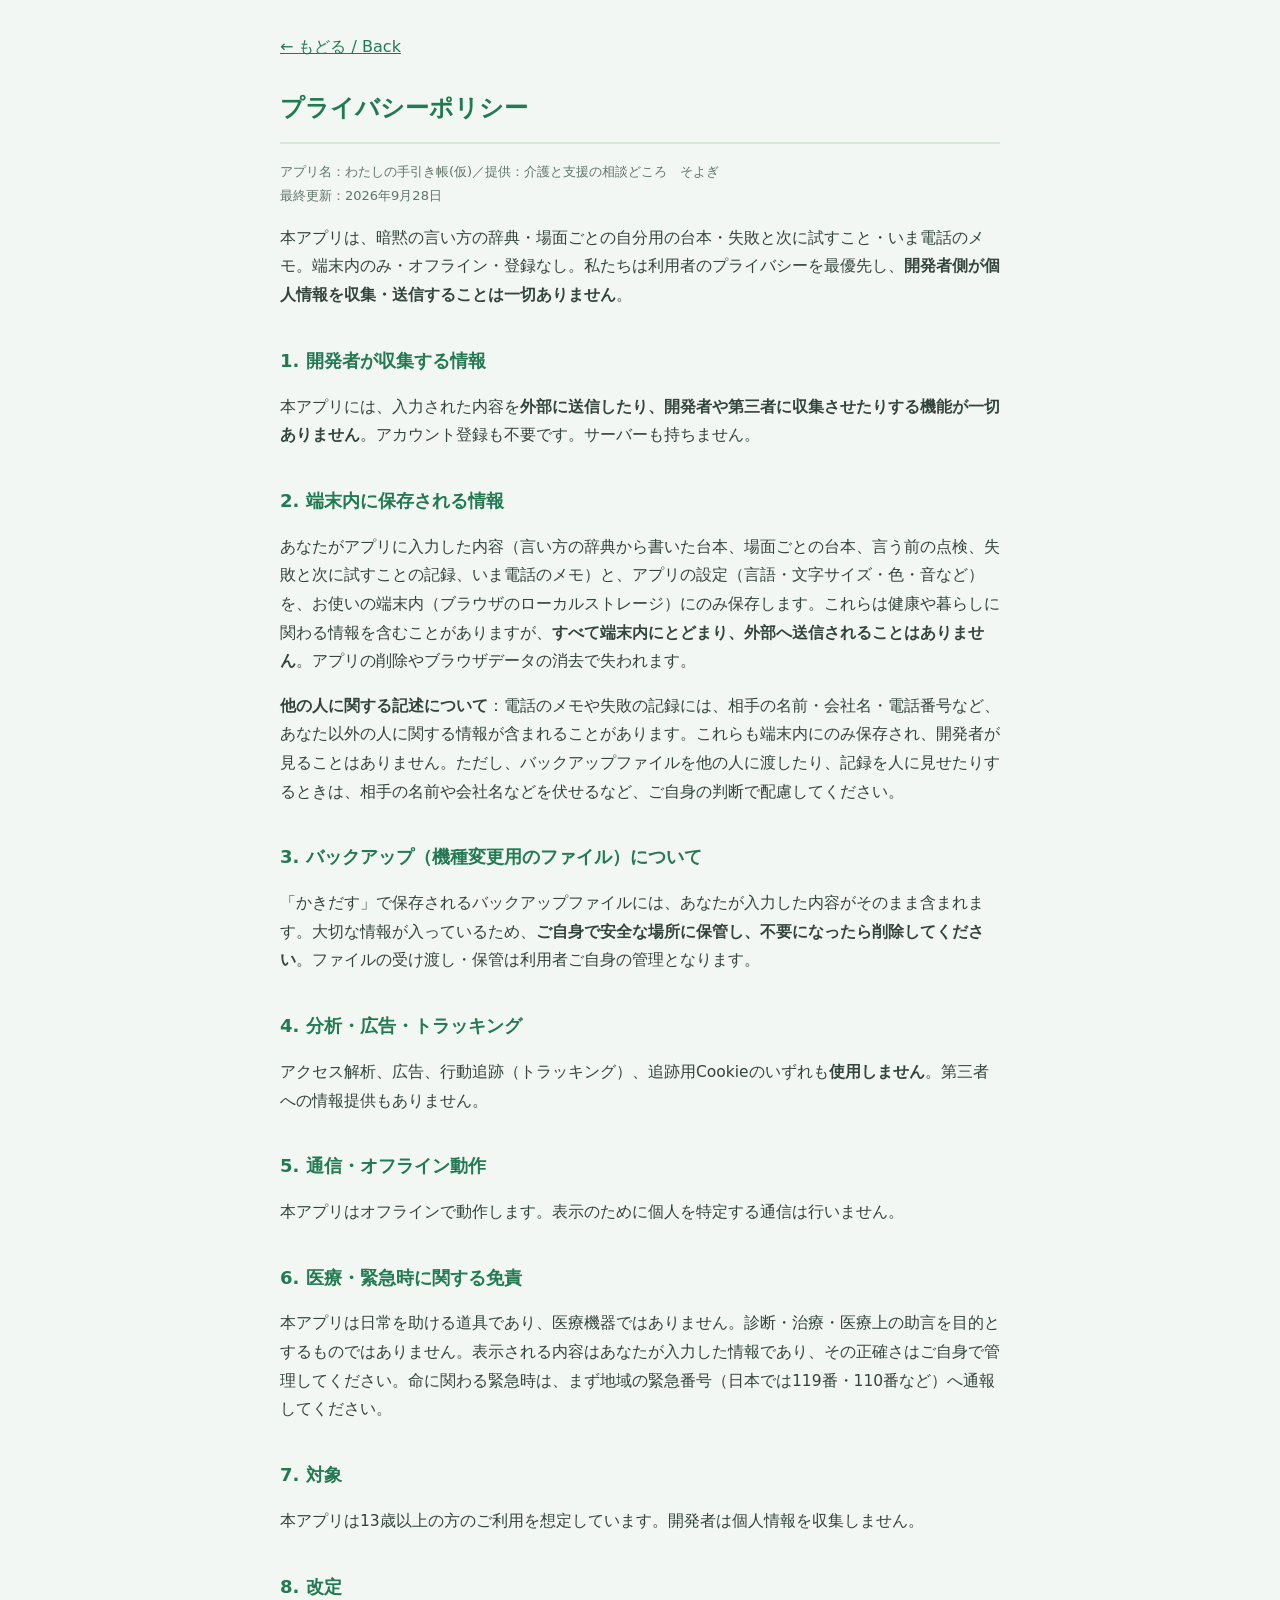
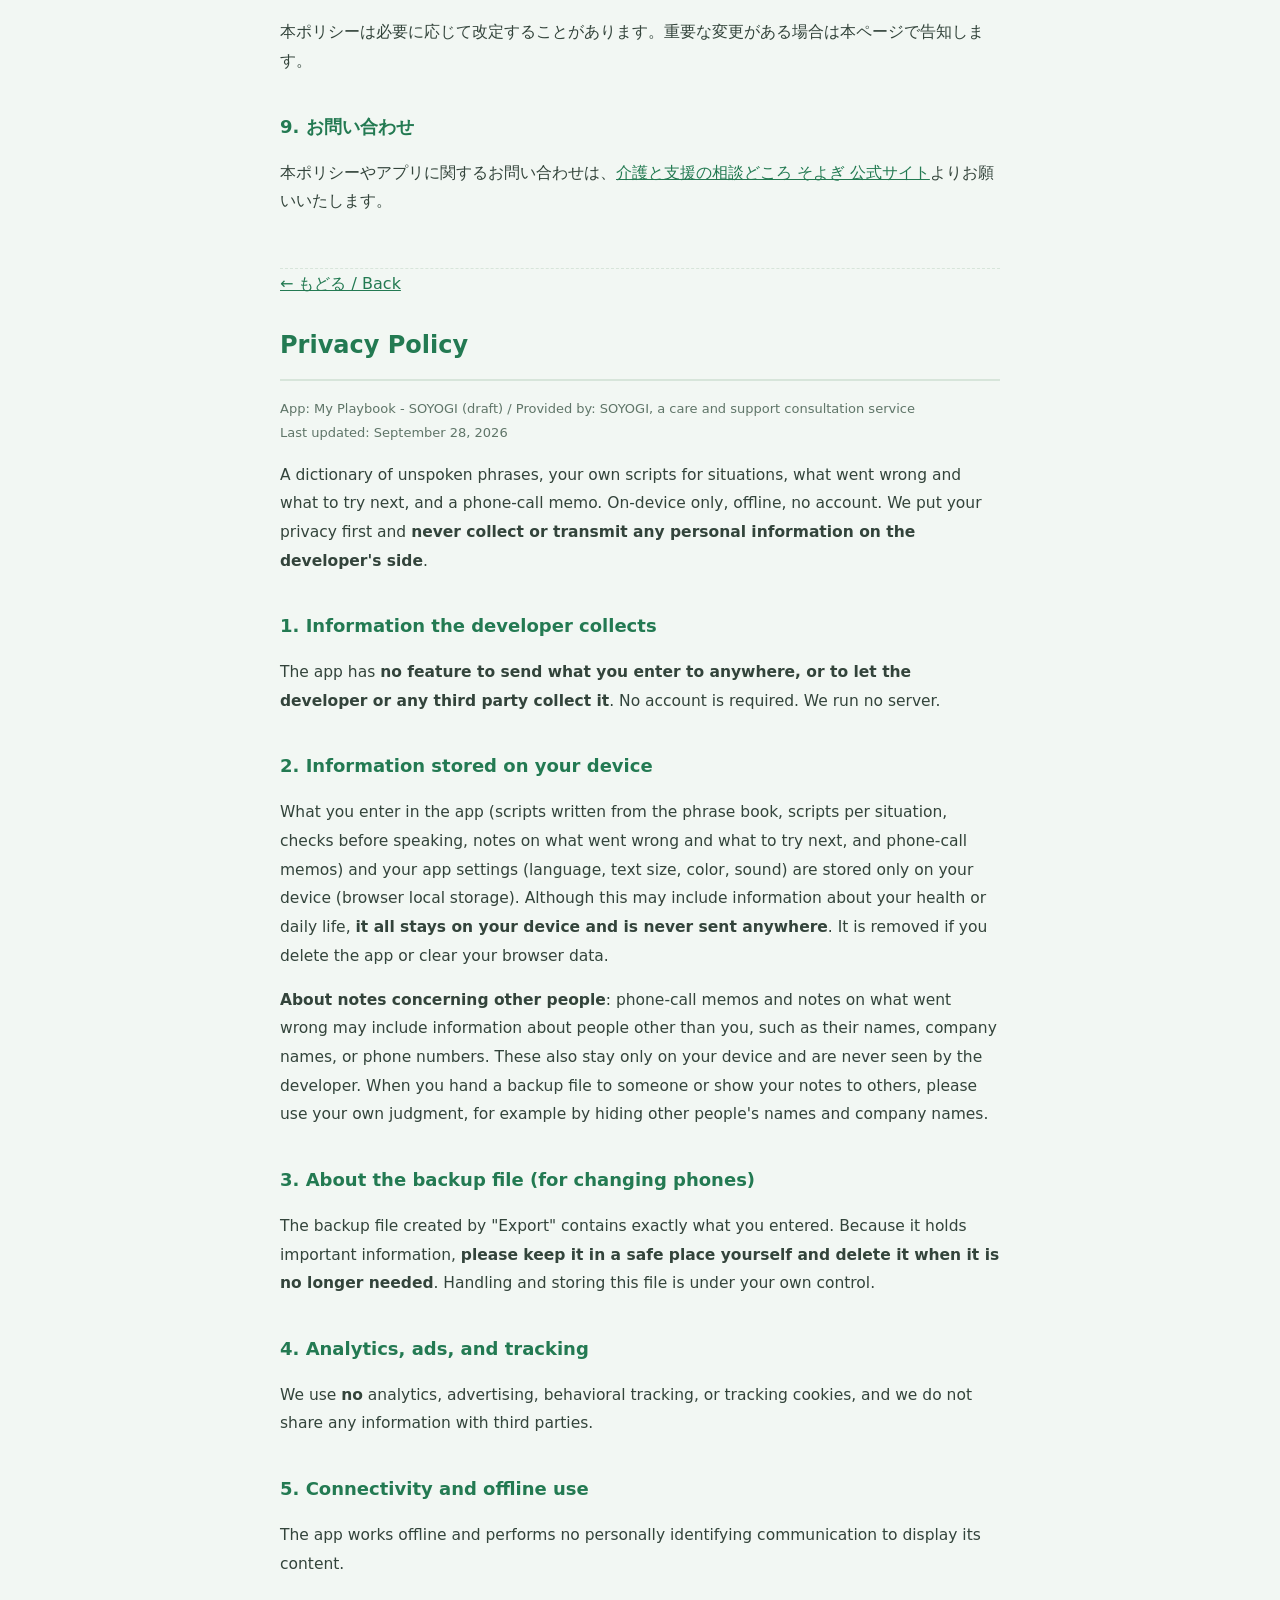
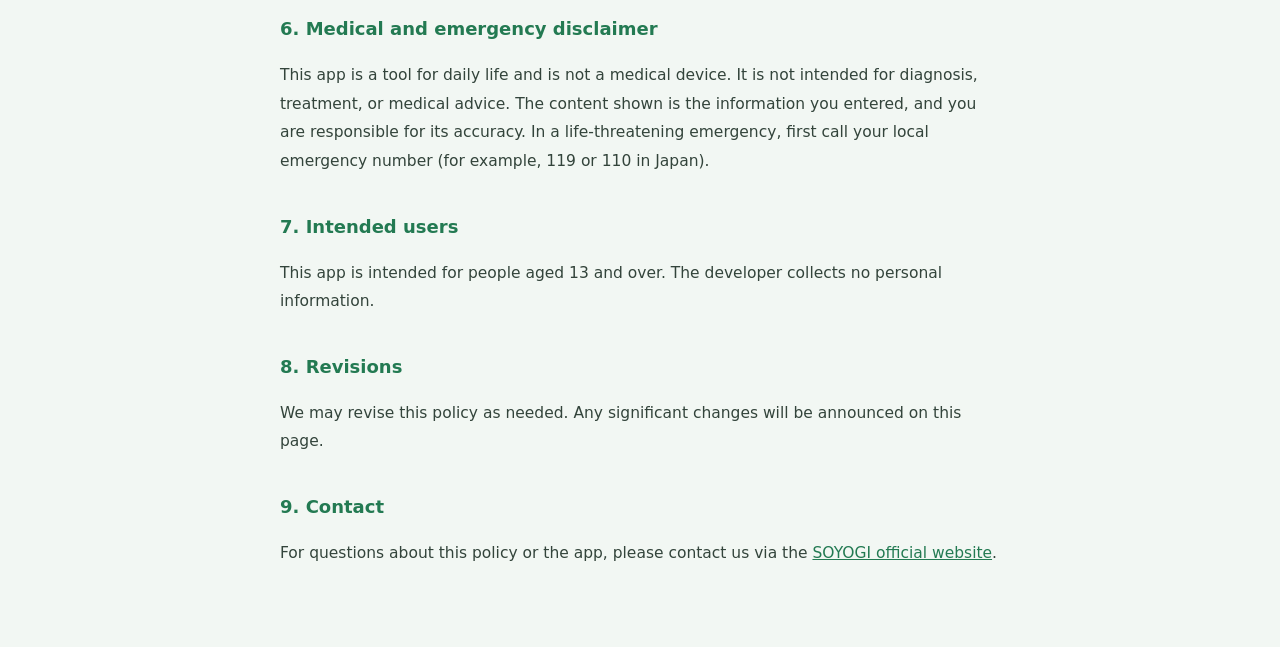
==== privacy.html @ 05b3d0b5 "web v0.3.0: 本体から同期 Co-Authored-By: Claude Opus 5.5 <noreply@anthropic.com>" ====
<!DOCTYPE html>
<html lang="ja">
<head>
<meta charset="UTF-8">
<meta name="viewport" content="width=device-width, initial-scale=1.0">
<meta name="theme-color" content="#2e9e6b">
<title>プライバシーポリシー｜わたしの手引き帳(仮)</title>
<style>
  :root{ --brand:#237a52; --ink:#33443b; --soft:#5f7568; --line:#d7e5da; --bg:#f2f7f3; }
  *{box-sizing:border-box;}
  body{ margin:0; background:var(--bg); color:var(--ink); font-family:"Hiragino Kaku Gothic ProN","Yu Gothic UI","Noto Sans JP","Segoe UI",system-ui,sans-serif; line-height:1.85; }
  main{ max-width:760px; margin:0 auto; padding:32px 20px 64px; }
  h1{ font-size:24px; color:var(--brand); border-bottom:2px solid var(--line); padding-bottom:12px; }
  h2{ font-size:18px; color:var(--brand); margin-top:34px; }
  p,li{ font-size:15.5px; }
  ul{ padding-left:22px; }
  .meta{ color:var(--soft); font-size:13px; }
  .back{ display:inline-block; margin-bottom:8px; color:var(--brand); }
  .lang-sep{ margin:52px 0 0; border:0; border-top:1px dashed var(--line); }
  a{ color:var(--brand); }
</style>
</head>
<body>
<main>
  <a class="back" href="./">← もどる / Back</a>
  <h1>プライバシーポリシー</h1>
  <p class="meta">アプリ名：わたしの手引き帳(仮)／提供：介護と支援の相談どころ　そよぎ<br>最終更新：2026年9月28日</p>

  <p>本アプリは、暗黙の言い方の辞典・場面ごとの自分用の台本・失敗と次に試すこと・いま電話のメモ。端末内のみ・オフライン・登録なし。私たちは利用者のプライバシーを最優先し、<strong>開発者側が個人情報を収集・送信することは一切ありません</strong>。</p>

  <h2>1. 開発者が収集する情報</h2>
  <p>本アプリには、入力された内容を<strong>外部に送信したり、開発者や第三者に収集させたりする機能が一切ありません</strong>。アカウント登録も不要です。サーバーも持ちません。</p>

  <h2>2. 端末内に保存される情報</h2>
  <!-- BUILDER: このアプリが端末内に保存する情報を具体的に書く(例: 登録した手順・写真・記録・設定) -->
  <p>あなたがアプリに入力した内容（言い方の辞典から書いた台本、場面ごとの台本、言う前の点検、失敗と次に試すことの記録、いま電話のメモ）と、アプリの設定（言語・文字サイズ・色・音など）を、お使いの端末内（ブラウザのローカルストレージ）にのみ保存します。これらは健康や暮らしに関わる情報を含むことがありますが、<strong>すべて端末内にとどまり、外部へ送信されることはありません</strong>。アプリの削除やブラウザデータの消去で失われます。</p>
  <p><strong>他の人に関する記述について</strong>：電話のメモや失敗の記録には、相手の名前・会社名・電話番号など、あなた以外の人に関する情報が含まれることがあります。これらも端末内にのみ保存され、開発者が見ることはありません。ただし、バックアップファイルを他の人に渡したり、記録を人に見せたりするときは、相手の名前や会社名などを伏せるなど、ご自身の判断で配慮してください。</p>

  <h2>3. バックアップ（機種変更用のファイル）について</h2>
  <p>「かきだす」で保存されるバックアップファイルには、あなたが入力した内容がそのまま含まれます。大切な情報が入っているため、<strong>ご自身で安全な場所に保管し、不要になったら削除してください</strong>。ファイルの受け渡し・保管は利用者ご自身の管理となります。</p>

  <h2>4. 分析・広告・トラッキング</h2>
  <p>アクセス解析、広告、行動追跡（トラッキング）、追跡用Cookieのいずれも<strong>使用しません</strong>。第三者への情報提供もありません。</p>

  <h2>5. 通信・オフライン動作</h2>
  <p>本アプリはオフラインで動作します。表示のために個人を特定する通信は行いません。</p>

  <h2>6. 医療・緊急時に関する免責</h2>
  <p>本アプリは日常を助ける道具であり、医療機器ではありません。診断・治療・医療上の助言を目的とするものではありません。表示される内容はあなたが入力した情報であり、その正確さはご自身で管理してください。命に関わる緊急時は、まず地域の緊急番号（日本では119番・110番など）へ通報してください。</p>

  <h2>7. 対象</h2>
  <p>本アプリは13歳以上の方のご利用を想定しています。開発者は個人情報を収集しません。</p>

  <h2>8. 改定</h2>
  <p>本ポリシーは必要に応じて改定することがあります。重要な変更がある場合は本ページで告知します。</p>

  <h2>9. お問い合わせ</h2>
  <p>本ポリシーやアプリに関するお問い合わせは、<a href="https://soudansoyogi.com/" target="_blank" rel="noopener noreferrer">介護と支援の相談どころ そよぎ 公式サイト</a>よりお願いいたします。</p>

  <hr class="lang-sep">

  <a class="back" href="./">← もどる / Back</a>
  <h1>Privacy Policy</h1>
  <p class="meta">App: My Playbook - SOYOGI (draft) / Provided by: SOYOGI, a care and support consultation service<br>Last updated: September 28, 2026</p>

  <p>A dictionary of unspoken phrases, your own scripts for situations, what went wrong and what to try next, and a phone-call memo. On-device only, offline, no account. We put your privacy first and <strong>never collect or transmit any personal information on the developer's side</strong>.</p>

  <h2>1. Information the developer collects</h2>
  <p>The app has <strong>no feature to send what you enter to anywhere, or to let the developer or any third party collect it</strong>. No account is required. We run no server.</p>

  <h2>2. Information stored on your device</h2>
  <!-- BUILDER: list concretely what this app stores on the device -->
  <p>What you enter in the app (scripts written from the phrase book, scripts per situation, checks before speaking, notes on what went wrong and what to try next, and phone-call memos) and your app settings (language, text size, color, sound) are stored only on your device (browser local storage). Although this may include information about your health or daily life, <strong>it all stays on your device and is never sent anywhere</strong>. It is removed if you delete the app or clear your browser data.</p>
  <p><strong>About notes concerning other people</strong>: phone-call memos and notes on what went wrong may include information about people other than you, such as their names, company names, or phone numbers. These also stay only on your device and are never seen by the developer. When you hand a backup file to someone or show your notes to others, please use your own judgment, for example by hiding other people's names and company names.</p>

  <h2>3. About the backup file (for changing phones)</h2>
  <p>The backup file created by "Export" contains exactly what you entered. Because it holds important information, <strong>please keep it in a safe place yourself and delete it when it is no longer needed</strong>. Handling and storing this file is under your own control.</p>

  <h2>4. Analytics, ads, and tracking</h2>
  <p>We use <strong>no</strong> analytics, advertising, behavioral tracking, or tracking cookies, and we do not share any information with third parties.</p>

  <h2>5. Connectivity and offline use</h2>
  <p>The app works offline and performs no personally identifying communication to display its content.</p>

  <h2>6. Medical and emergency disclaimer</h2>
  <p>This app is a tool for daily life and is not a medical device. It is not intended for diagnosis, treatment, or medical advice. The content shown is the information you entered, and you are responsible for its accuracy. In a life-threatening emergency, first call your local emergency number (for example, 119 or 110 in Japan).</p>

  <h2>7. Intended users</h2>
  <p>This app is intended for people aged 13 and over. The developer collects no personal information.</p>

  <h2>8. Revisions</h2>
  <p>We may revise this policy as needed. Any significant changes will be announced on this page.</p>

  <h2>9. Contact</h2>
  <p>For questions about this policy or the app, please contact us via the <a href="https://soudansoyogi.com/" target="_blank" rel="noopener noreferrer">SOYOGI official website</a>.</p>
</main>
</body>
</html>
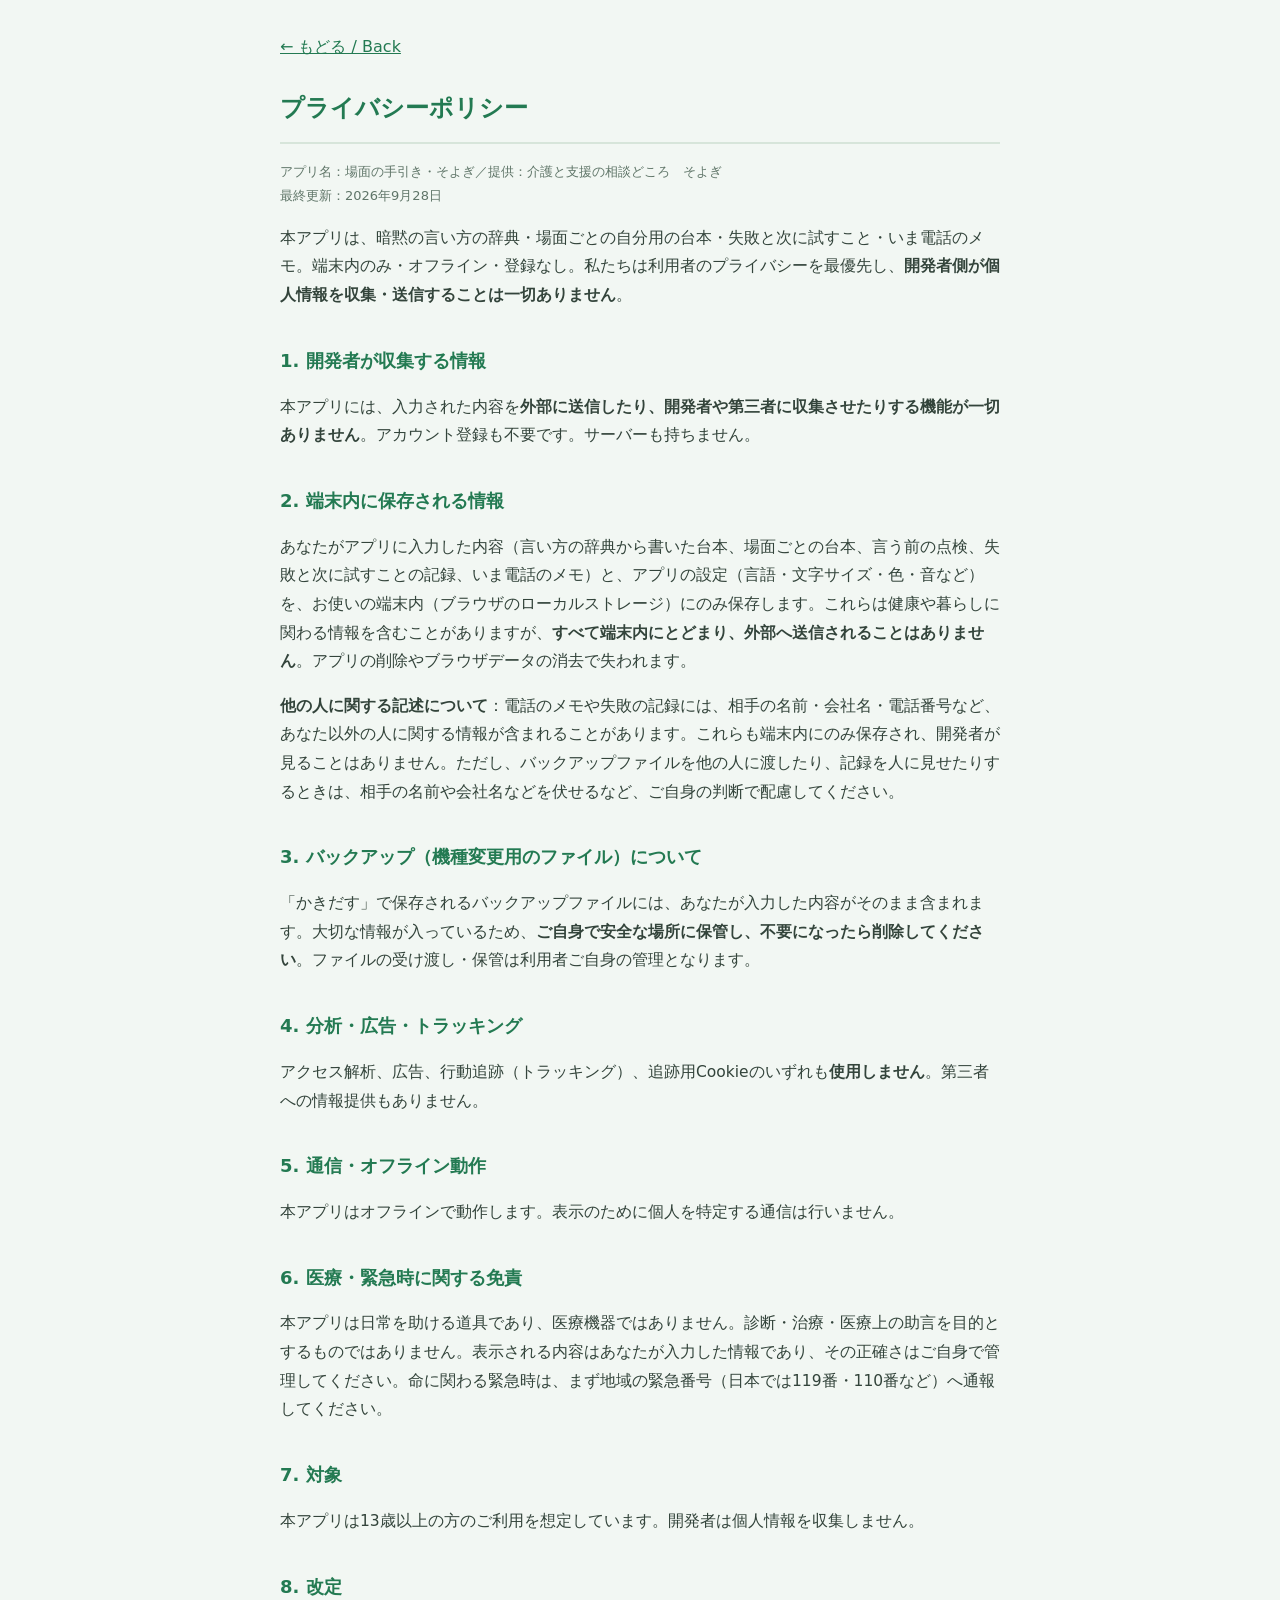
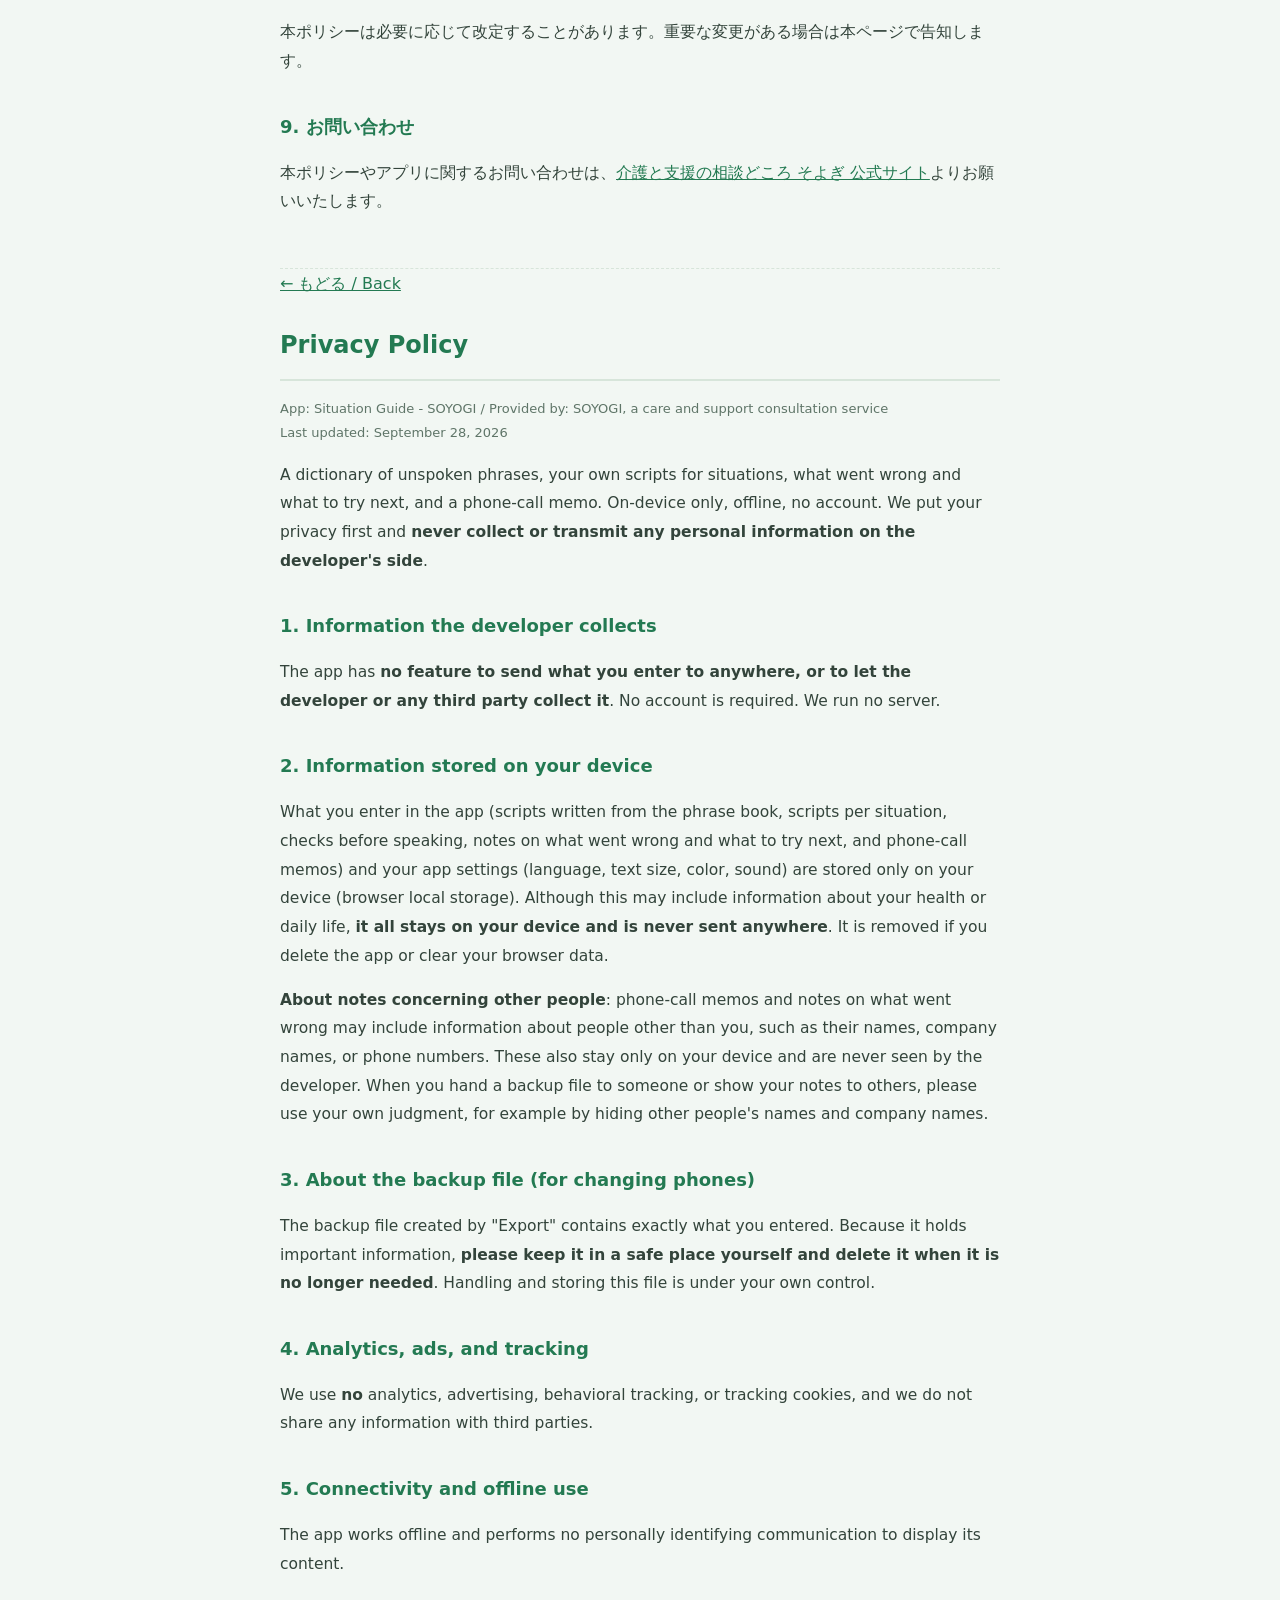
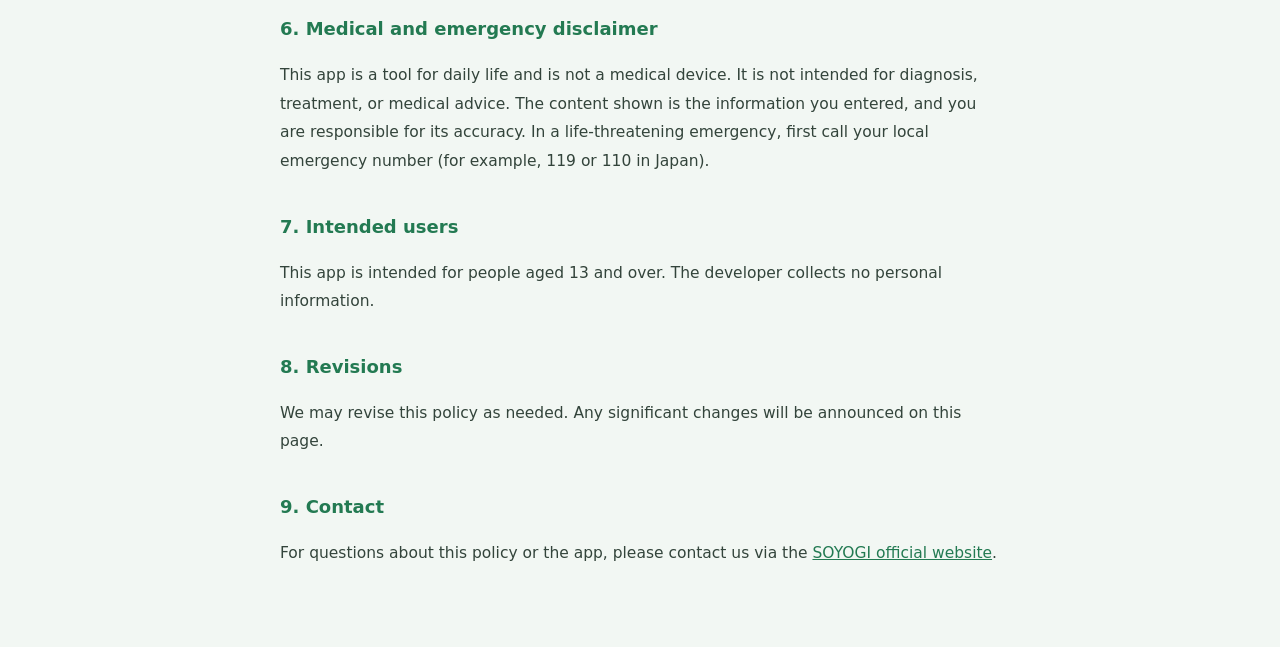
==== commit 9b6a755d: "web v0.4.0: 本体から同期 Co-Authored-By: Claude Opus 5.5 <noreply@anthropic.com>" ====
--- a/privacy.html
+++ b/privacy.html
@@ -4,7 +4,7 @@
 <meta charset="UTF-8">
 <meta name="viewport" content="width=device-width, initial-scale=1.0">
 <meta name="theme-color" content="#2e9e6b">
-<title>プライバシーポリシー｜わたしの手引き帳(仮)</title>
+<title>プライバシーポリシー｜場面の手引き・そよぎ</title>
 <style>
   :root{ --brand:#237a52; --ink:#33443b; --soft:#5f7568; --line:#d7e5da; --bg:#f2f7f3; }
   *{box-sizing:border-box;}
@@ -24,7 +24,7 @@
 <main>
   <a class="back" href="./">← もどる / Back</a>
   <h1>プライバシーポリシー</h1>
-  <p class="meta">アプリ名：わたしの手引き帳(仮)／提供：介護と支援の相談どころ　そよぎ<br>最終更新：2026年9月28日</p>
+  <p class="meta">アプリ名：場面の手引き・そよぎ／提供：介護と支援の相談どころ　そよぎ<br>最終更新：2026年9月28日</p>
 
   <p>本アプリは、暗黙の言い方の辞典・場面ごとの自分用の台本・失敗と次に試すこと・いま電話のメモ。端末内のみ・オフライン・登録なし。私たちは利用者のプライバシーを最優先し、<strong>開発者側が個人情報を収集・送信することは一切ありません</strong>。</p>
 
@@ -61,7 +61,7 @@
 
   <a class="back" href="./">← もどる / Back</a>
   <h1>Privacy Policy</h1>
-  <p class="meta">App: My Playbook - SOYOGI (draft) / Provided by: SOYOGI, a care and support consultation service<br>Last updated: September 28, 2026</p>
+  <p class="meta">App: Situation Guide - SOYOGI / Provided by: SOYOGI, a care and support consultation service<br>Last updated: September 28, 2026</p>
 
   <p>A dictionary of unspoken phrases, your own scripts for situations, what went wrong and what to try next, and a phone-call memo. On-device only, offline, no account. We put your privacy first and <strong>never collect or transmit any personal information on the developer's side</strong>.</p>
 
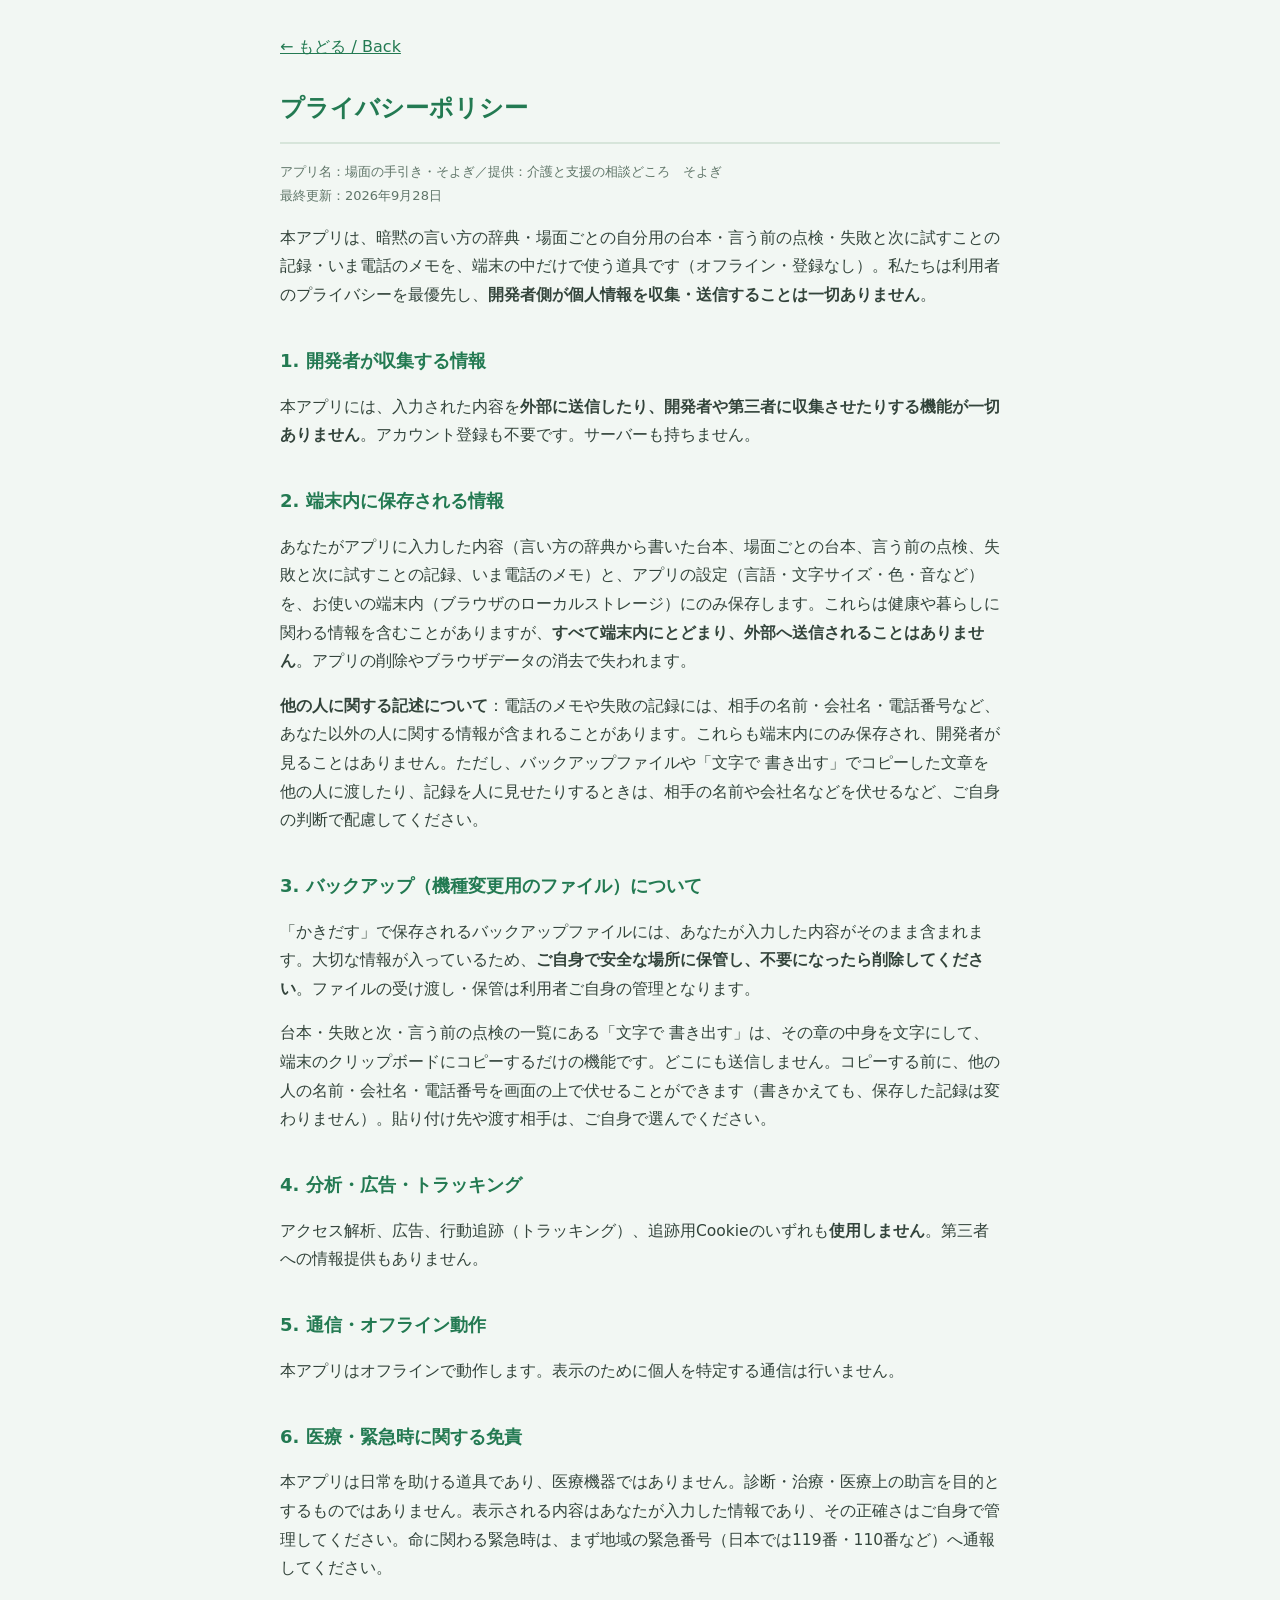
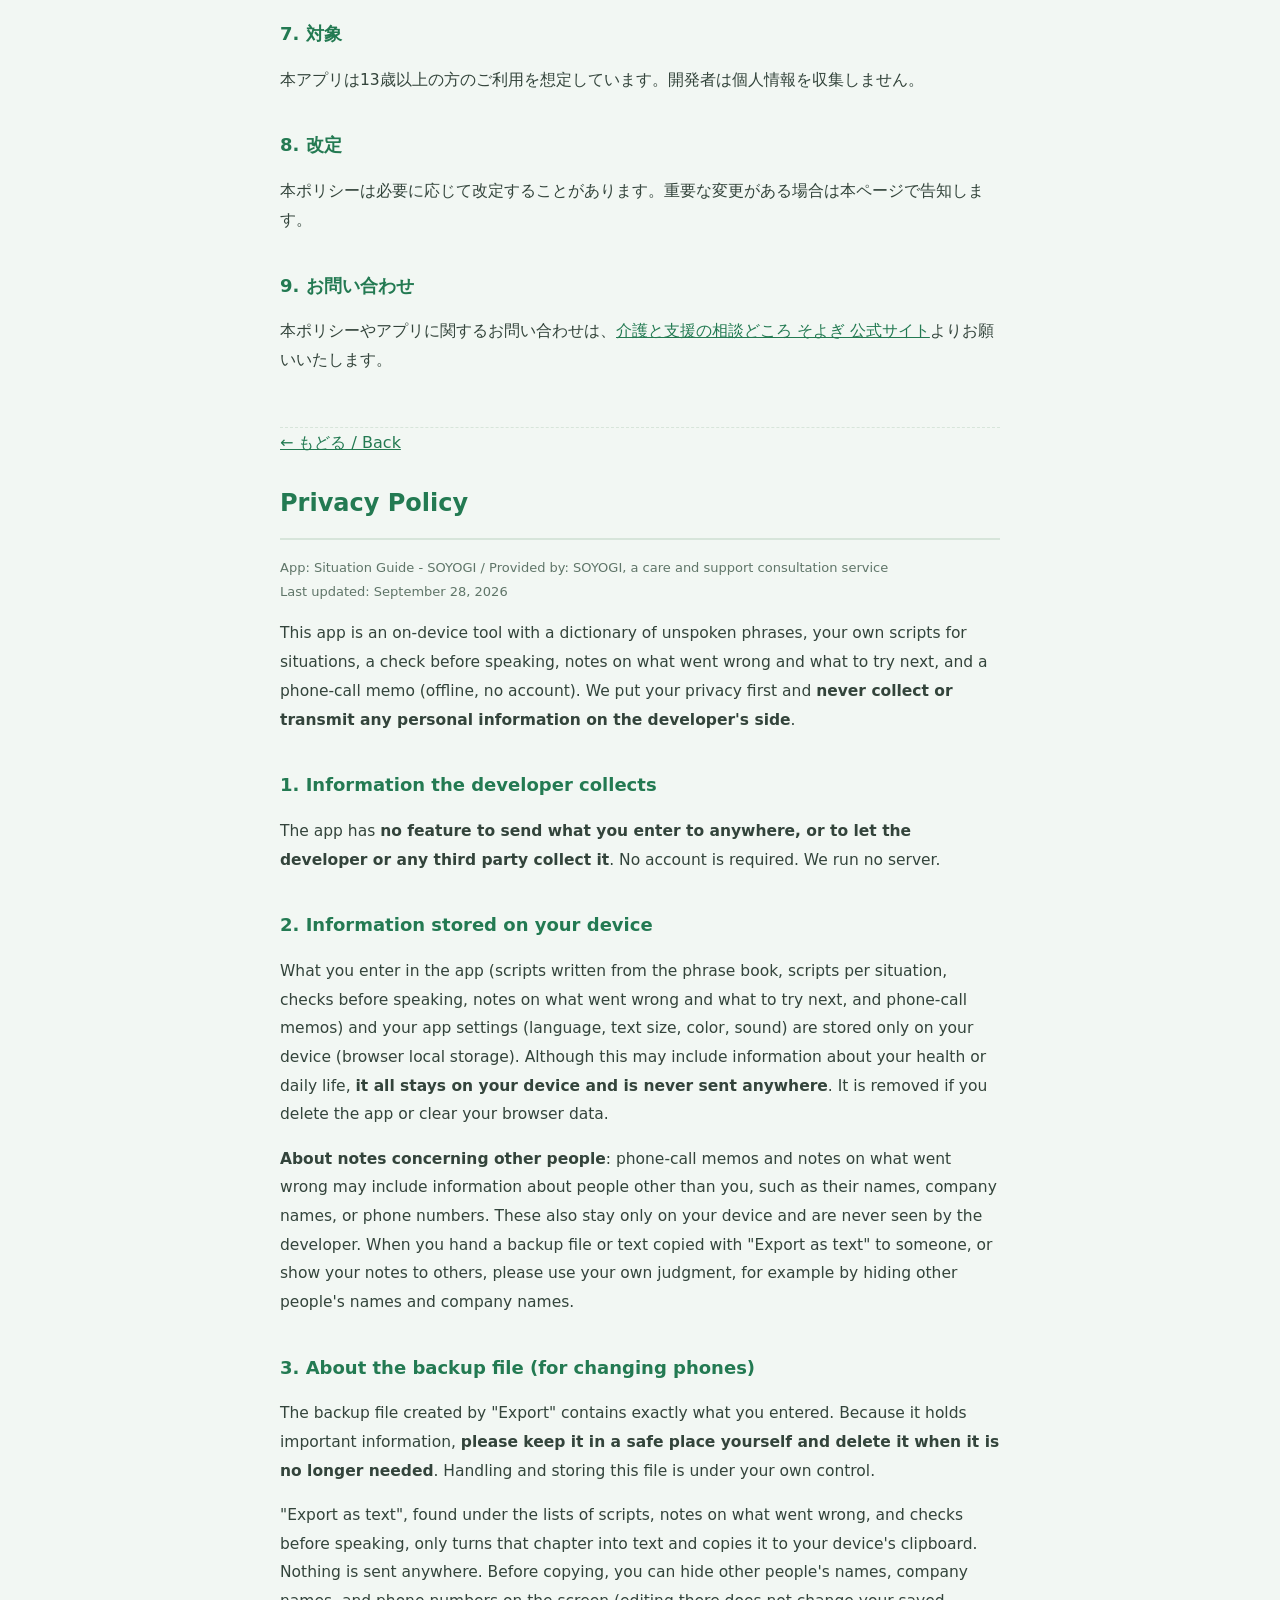
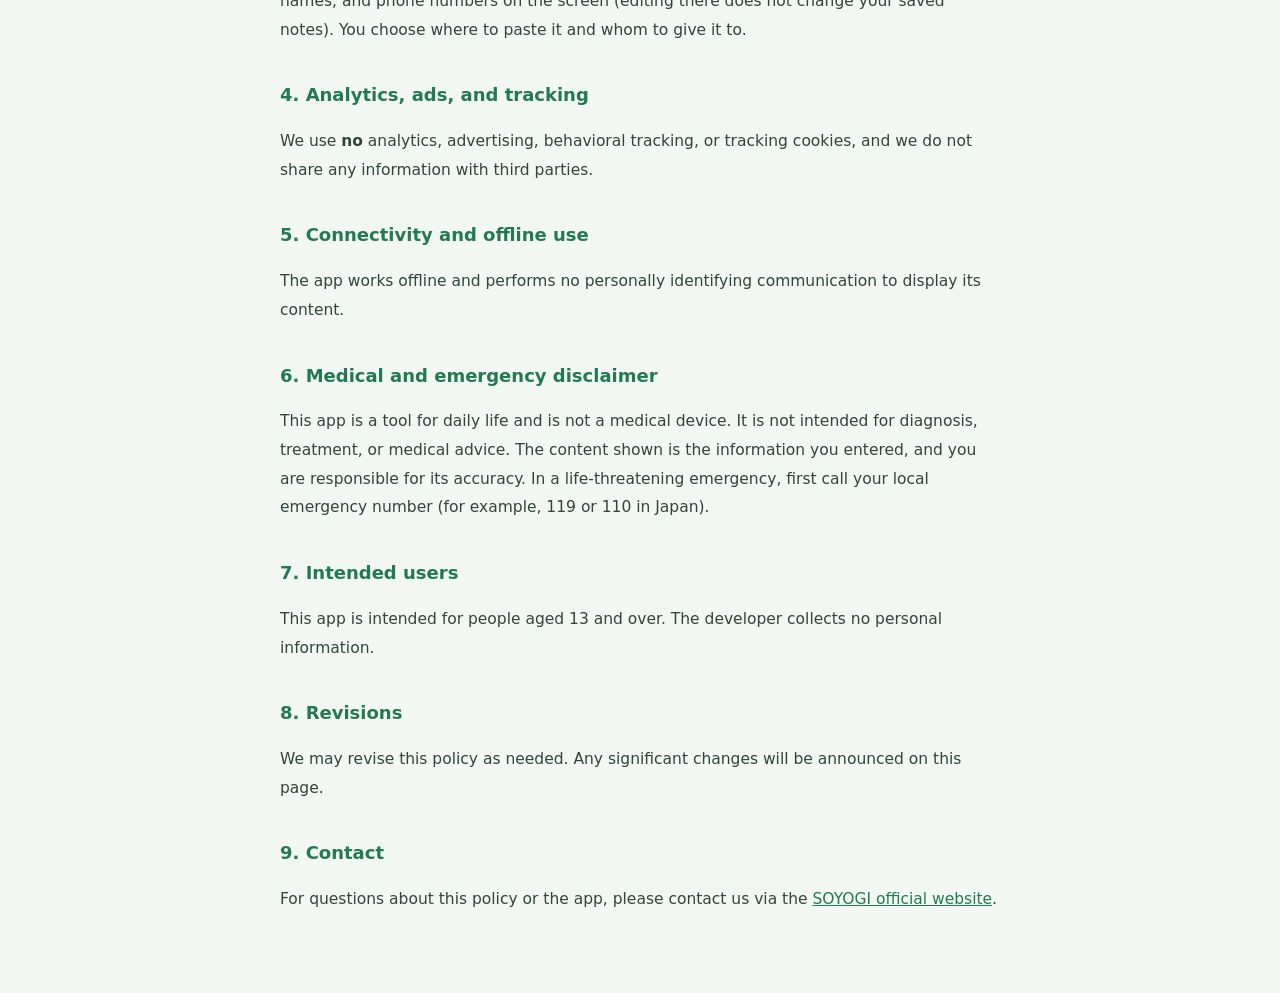
==== commit 3b90309d: "web v0.4.1: 本体から同期 Co-Authored-By: Claude Opus 5.5 <noreply@anthropic.com>" ====
--- a/privacy.html
+++ b/privacy.html
@@ -26,7 +26,7 @@
   <h1>プライバシーポリシー</h1>
   <p class="meta">アプリ名：場面の手引き・そよぎ／提供：介護と支援の相談どころ　そよぎ<br>最終更新：2026年9月28日</p>
 
-  <p>本アプリは、暗黙の言い方の辞典・場面ごとの自分用の台本・失敗と次に試すこと・いま電話のメモ。端末内のみ・オフライン・登録なし。私たちは利用者のプライバシーを最優先し、<strong>開発者側が個人情報を収集・送信することは一切ありません</strong>。</p>
+  <p>本アプリは、暗黙の言い方の辞典・場面ごとの自分用の台本・言う前の点検・失敗と次に試すことの記録・いま電話のメモを、端末の中だけで使う道具です（オフライン・登録なし）。私たちは利用者のプライバシーを最優先し、<strong>開発者側が個人情報を収集・送信することは一切ありません</strong>。</p>
 
   <h2>1. 開発者が収集する情報</h2>
   <p>本アプリには、入力された内容を<strong>外部に送信したり、開発者や第三者に収集させたりする機能が一切ありません</strong>。アカウント登録も不要です。サーバーも持ちません。</p>
@@ -34,10 +34,11 @@
   <h2>2. 端末内に保存される情報</h2>
   <!-- BUILDER: このアプリが端末内に保存する情報を具体的に書く(例: 登録した手順・写真・記録・設定) -->
   <p>あなたがアプリに入力した内容（言い方の辞典から書いた台本、場面ごとの台本、言う前の点検、失敗と次に試すことの記録、いま電話のメモ）と、アプリの設定（言語・文字サイズ・色・音など）を、お使いの端末内（ブラウザのローカルストレージ）にのみ保存します。これらは健康や暮らしに関わる情報を含むことがありますが、<strong>すべて端末内にとどまり、外部へ送信されることはありません</strong>。アプリの削除やブラウザデータの消去で失われます。</p>
-  <p><strong>他の人に関する記述について</strong>：電話のメモや失敗の記録には、相手の名前・会社名・電話番号など、あなた以外の人に関する情報が含まれることがあります。これらも端末内にのみ保存され、開発者が見ることはありません。ただし、バックアップファイルを他の人に渡したり、記録を人に見せたりするときは、相手の名前や会社名などを伏せるなど、ご自身の判断で配慮してください。</p>
+  <p><strong>他の人に関する記述について</strong>：電話のメモや失敗の記録には、相手の名前・会社名・電話番号など、あなた以外の人に関する情報が含まれることがあります。これらも端末内にのみ保存され、開発者が見ることはありません。ただし、バックアップファイルや「文字で 書き出す」でコピーした文章を他の人に渡したり、記録を人に見せたりするときは、相手の名前や会社名などを伏せるなど、ご自身の判断で配慮してください。</p>
 
   <h2>3. バックアップ（機種変更用のファイル）について</h2>
   <p>「かきだす」で保存されるバックアップファイルには、あなたが入力した内容がそのまま含まれます。大切な情報が入っているため、<strong>ご自身で安全な場所に保管し、不要になったら削除してください</strong>。ファイルの受け渡し・保管は利用者ご自身の管理となります。</p>
+  <p>台本・失敗と次・言う前の点検の一覧にある「文字で 書き出す」は、その章の中身を文字にして、端末のクリップボードにコピーするだけの機能です。どこにも送信しません。コピーする前に、他の人の名前・会社名・電話番号を画面の上で伏せることができます（書きかえても、保存した記録は変わりません）。貼り付け先や渡す相手は、ご自身で選んでください。</p>
 
   <h2>4. 分析・広告・トラッキング</h2>
   <p>アクセス解析、広告、行動追跡（トラッキング）、追跡用Cookieのいずれも<strong>使用しません</strong>。第三者への情報提供もありません。</p>
@@ -63,7 +64,7 @@
   <h1>Privacy Policy</h1>
   <p class="meta">App: Situation Guide - SOYOGI / Provided by: SOYOGI, a care and support consultation service<br>Last updated: September 28, 2026</p>
 
-  <p>A dictionary of unspoken phrases, your own scripts for situations, what went wrong and what to try next, and a phone-call memo. On-device only, offline, no account. We put your privacy first and <strong>never collect or transmit any personal information on the developer's side</strong>.</p>
+  <p>This app is an on-device tool with a dictionary of unspoken phrases, your own scripts for situations, a check before speaking, notes on what went wrong and what to try next, and a phone-call memo (offline, no account). We put your privacy first and <strong>never collect or transmit any personal information on the developer's side</strong>.</p>
 
   <h2>1. Information the developer collects</h2>
   <p>The app has <strong>no feature to send what you enter to anywhere, or to let the developer or any third party collect it</strong>. No account is required. We run no server.</p>
@@ -71,10 +72,11 @@
   <h2>2. Information stored on your device</h2>
   <!-- BUILDER: list concretely what this app stores on the device -->
   <p>What you enter in the app (scripts written from the phrase book, scripts per situation, checks before speaking, notes on what went wrong and what to try next, and phone-call memos) and your app settings (language, text size, color, sound) are stored only on your device (browser local storage). Although this may include information about your health or daily life, <strong>it all stays on your device and is never sent anywhere</strong>. It is removed if you delete the app or clear your browser data.</p>
-  <p><strong>About notes concerning other people</strong>: phone-call memos and notes on what went wrong may include information about people other than you, such as their names, company names, or phone numbers. These also stay only on your device and are never seen by the developer. When you hand a backup file to someone or show your notes to others, please use your own judgment, for example by hiding other people's names and company names.</p>
+  <p><strong>About notes concerning other people</strong>: phone-call memos and notes on what went wrong may include information about people other than you, such as their names, company names, or phone numbers. These also stay only on your device and are never seen by the developer. When you hand a backup file or text copied with "Export as text" to someone, or show your notes to others, please use your own judgment, for example by hiding other people's names and company names.</p>
 
   <h2>3. About the backup file (for changing phones)</h2>
   <p>The backup file created by "Export" contains exactly what you entered. Because it holds important information, <strong>please keep it in a safe place yourself and delete it when it is no longer needed</strong>. Handling and storing this file is under your own control.</p>
+  <p>"Export as text", found under the lists of scripts, notes on what went wrong, and checks before speaking, only turns that chapter into text and copies it to your device's clipboard. Nothing is sent anywhere. Before copying, you can hide other people's names, company names, and phone numbers on the screen (editing there does not change your saved notes). You choose where to paste it and whom to give it to.</p>
 
   <h2>4. Analytics, ads, and tracking</h2>
   <p>We use <strong>no</strong> analytics, advertising, behavioral tracking, or tracking cookies, and we do not share any information with third parties.</p>
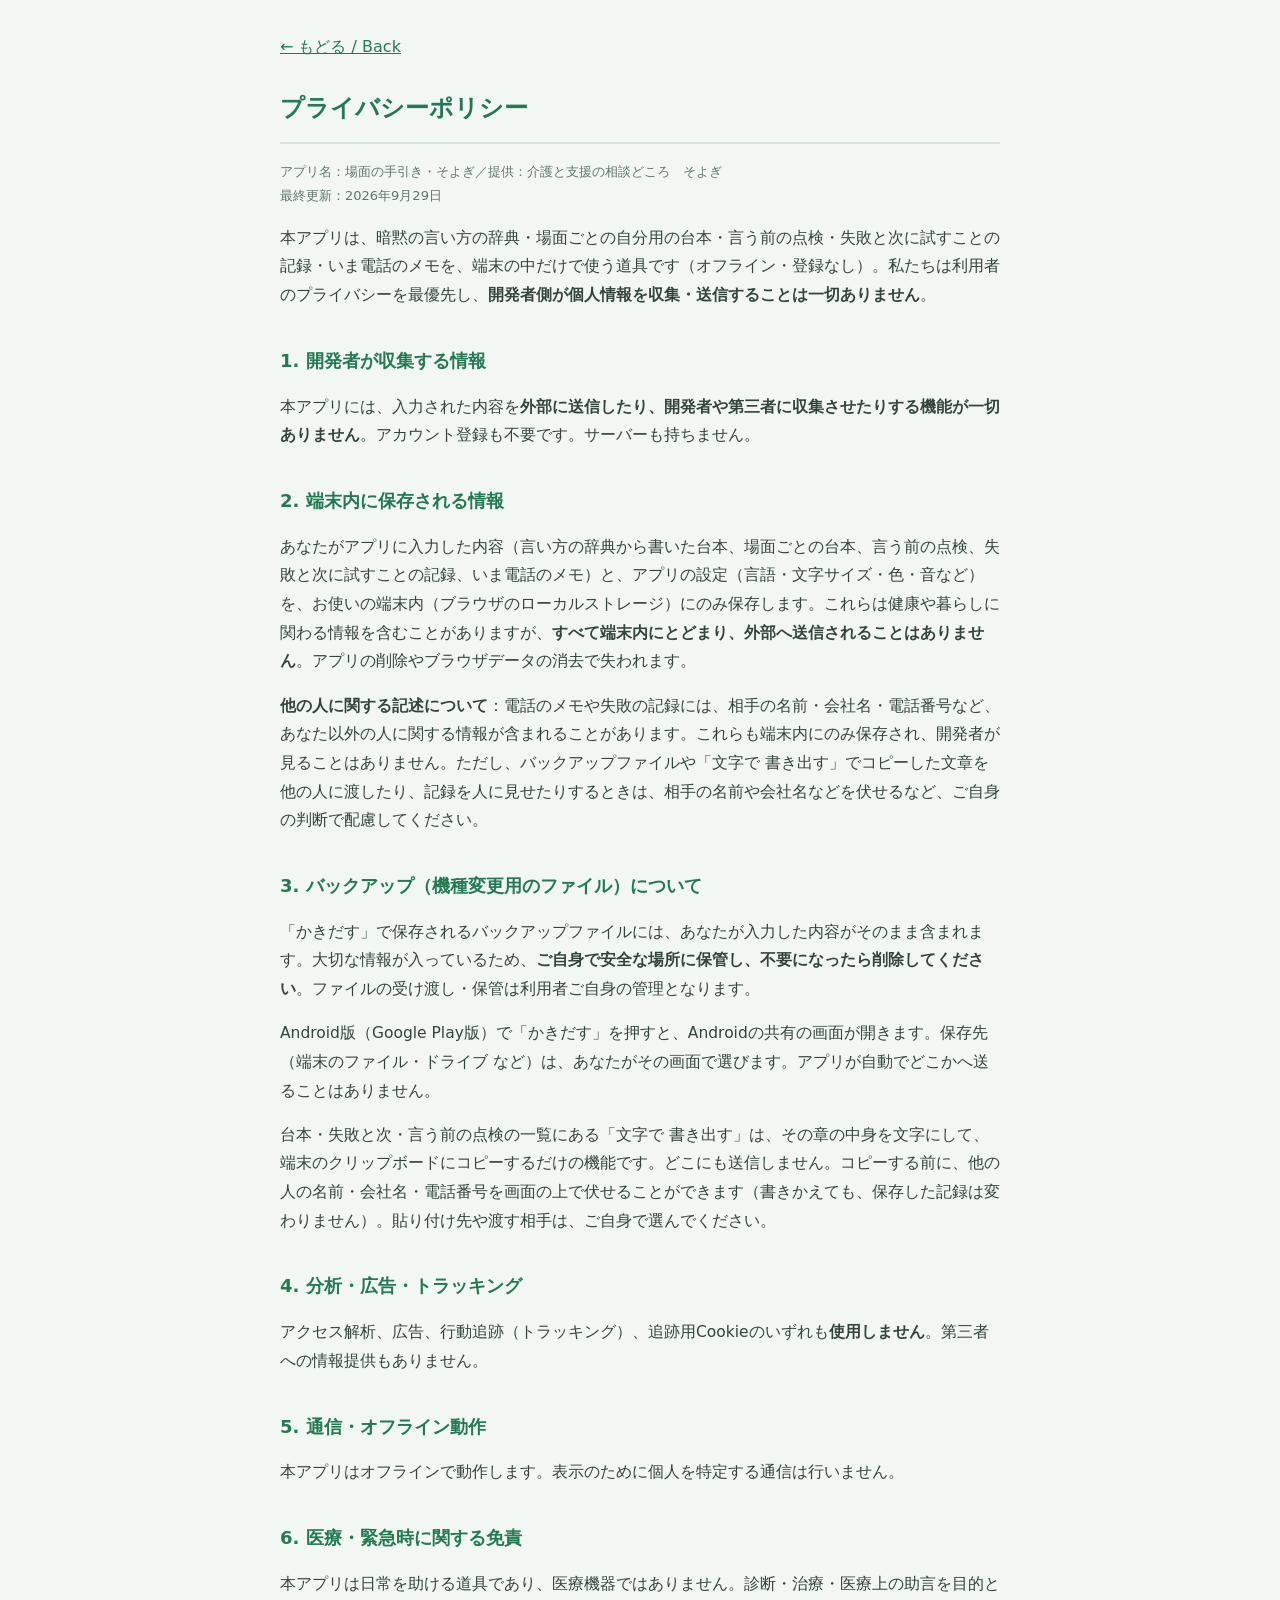
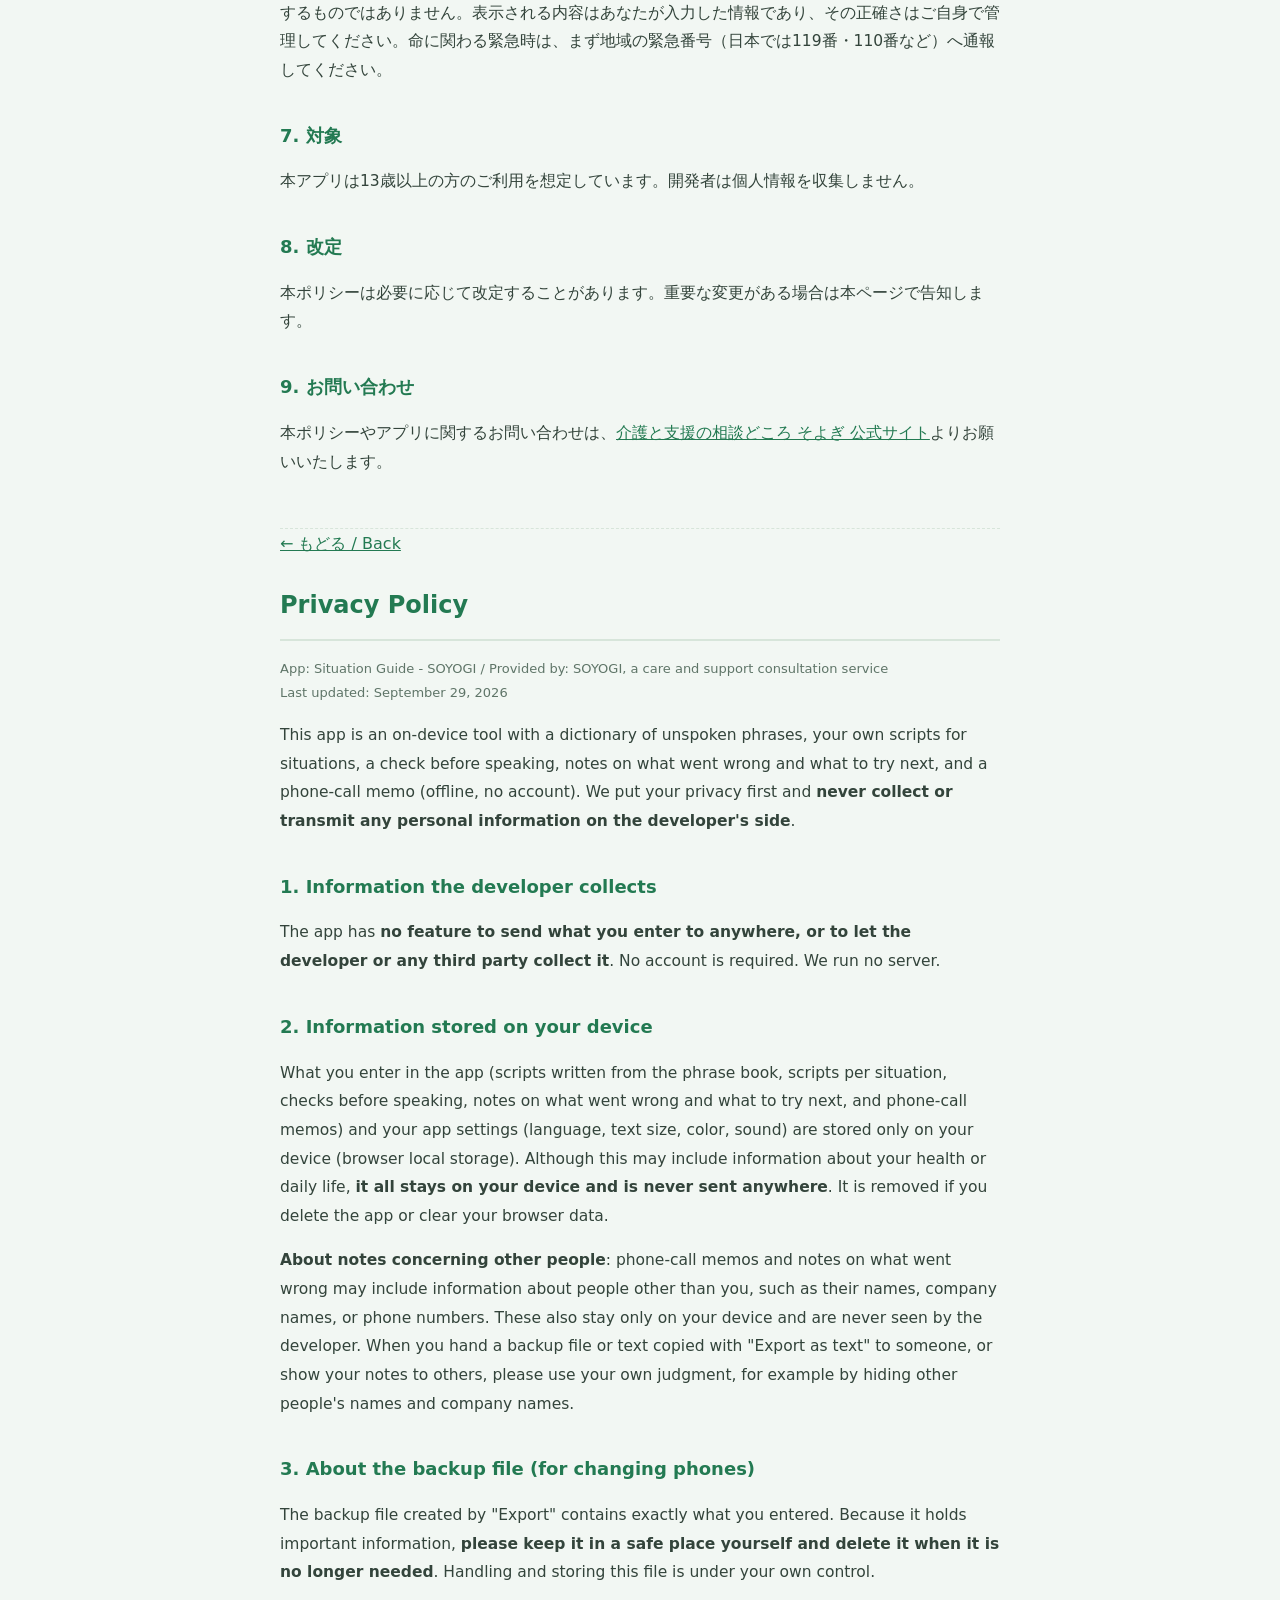
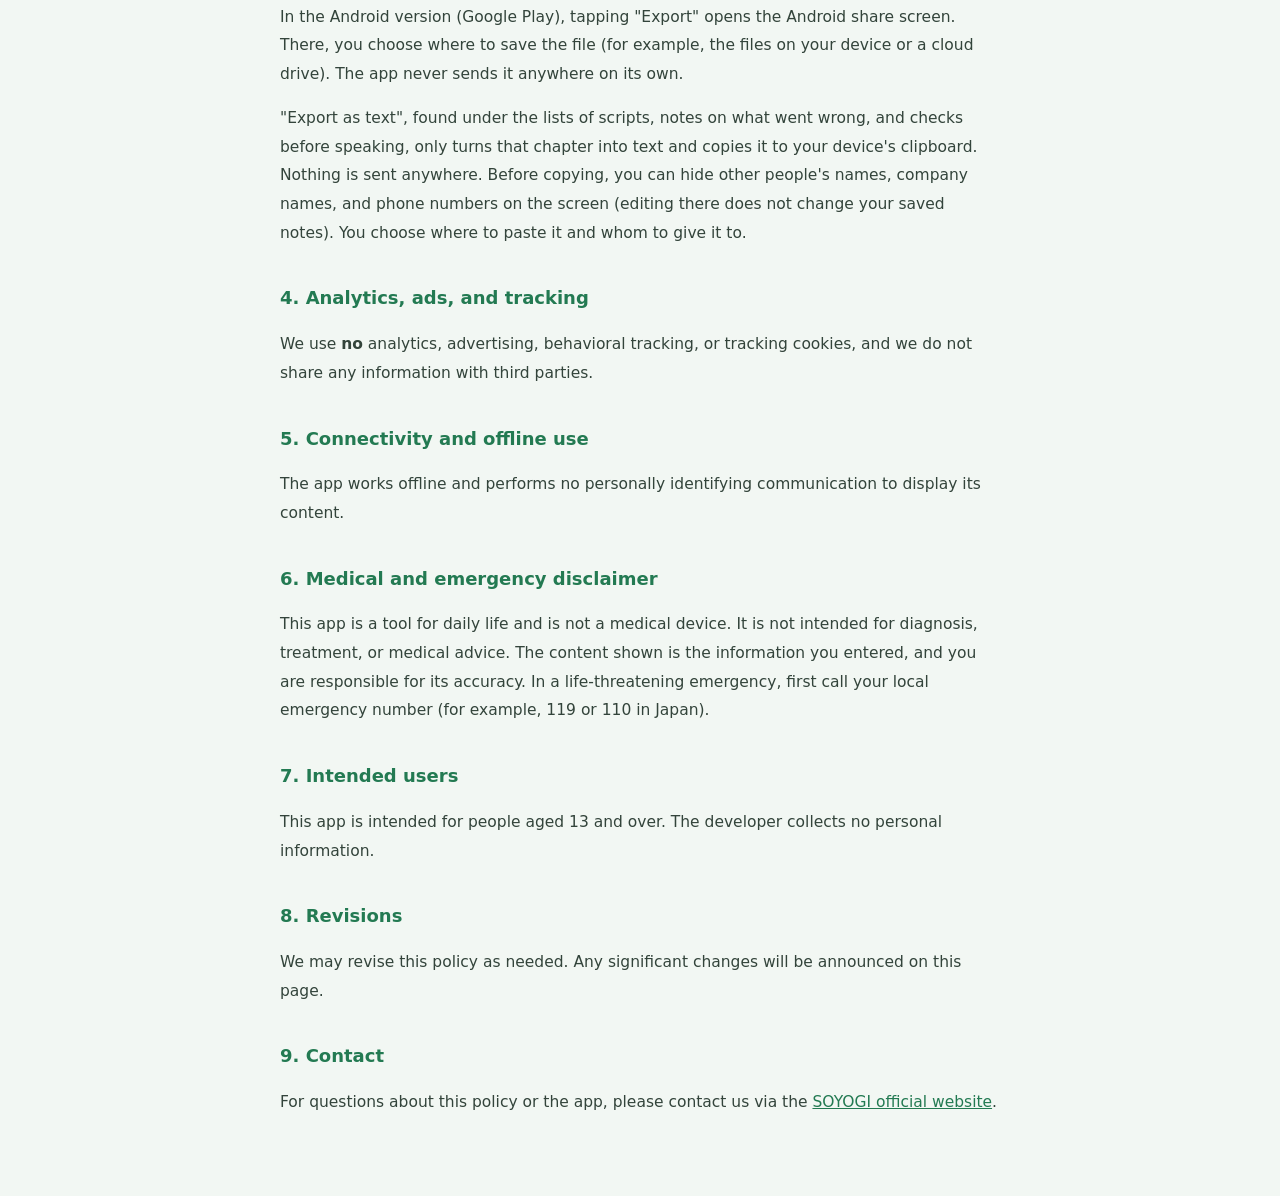
==== commit 53c235d9: "web v0.4.3: 本体から同期 Co-Authored-By: Claude Opus 5.5 <noreply@anthropic.com>" ====
--- a/privacy.html
+++ b/privacy.html
@@ -24,7 +24,7 @@
 <main>
   <a class="back" href="./">← もどる / Back</a>
   <h1>プライバシーポリシー</h1>
-  <p class="meta">アプリ名：場面の手引き・そよぎ／提供：介護と支援の相談どころ　そよぎ<br>最終更新：2026年9月28日</p>
+  <p class="meta">アプリ名：場面の手引き・そよぎ／提供：介護と支援の相談どころ　そよぎ<br>最終更新：2026年9月29日</p>
 
   <p>本アプリは、暗黙の言い方の辞典・場面ごとの自分用の台本・言う前の点検・失敗と次に試すことの記録・いま電話のメモを、端末の中だけで使う道具です（オフライン・登録なし）。私たちは利用者のプライバシーを最優先し、<strong>開発者側が個人情報を収集・送信することは一切ありません</strong>。</p>
 
@@ -38,6 +38,7 @@
 
   <h2>3. バックアップ（機種変更用のファイル）について</h2>
   <p>「かきだす」で保存されるバックアップファイルには、あなたが入力した内容がそのまま含まれます。大切な情報が入っているため、<strong>ご自身で安全な場所に保管し、不要になったら削除してください</strong>。ファイルの受け渡し・保管は利用者ご自身の管理となります。</p>
+  <p>Android版（Google Play版）で「かきだす」を押すと、Androidの共有の画面が開きます。保存先（端末のファイル・ドライブ など）は、あなたがその画面で選びます。アプリが自動でどこかへ送ることはありません。</p>
   <p>台本・失敗と次・言う前の点検の一覧にある「文字で 書き出す」は、その章の中身を文字にして、端末のクリップボードにコピーするだけの機能です。どこにも送信しません。コピーする前に、他の人の名前・会社名・電話番号を画面の上で伏せることができます（書きかえても、保存した記録は変わりません）。貼り付け先や渡す相手は、ご自身で選んでください。</p>
 
   <h2>4. 分析・広告・トラッキング</h2>
@@ -62,7 +63,7 @@
 
   <a class="back" href="./">← もどる / Back</a>
   <h1>Privacy Policy</h1>
-  <p class="meta">App: Situation Guide - SOYOGI / Provided by: SOYOGI, a care and support consultation service<br>Last updated: September 28, 2026</p>
+  <p class="meta">App: Situation Guide - SOYOGI / Provided by: SOYOGI, a care and support consultation service<br>Last updated: September 29, 2026</p>
 
   <p>This app is an on-device tool with a dictionary of unspoken phrases, your own scripts for situations, a check before speaking, notes on what went wrong and what to try next, and a phone-call memo (offline, no account). We put your privacy first and <strong>never collect or transmit any personal information on the developer's side</strong>.</p>
 
@@ -76,6 +77,7 @@
 
   <h2>3. About the backup file (for changing phones)</h2>
   <p>The backup file created by "Export" contains exactly what you entered. Because it holds important information, <strong>please keep it in a safe place yourself and delete it when it is no longer needed</strong>. Handling and storing this file is under your own control.</p>
+  <p>In the Android version (Google Play), tapping "Export" opens the Android share screen. There, you choose where to save the file (for example, the files on your device or a cloud drive). The app never sends it anywhere on its own.</p>
   <p>"Export as text", found under the lists of scripts, notes on what went wrong, and checks before speaking, only turns that chapter into text and copies it to your device's clipboard. Nothing is sent anywhere. Before copying, you can hide other people's names, company names, and phone numbers on the screen (editing there does not change your saved notes). You choose where to paste it and whom to give it to.</p>
 
   <h2>4. Analytics, ads, and tracking</h2>
